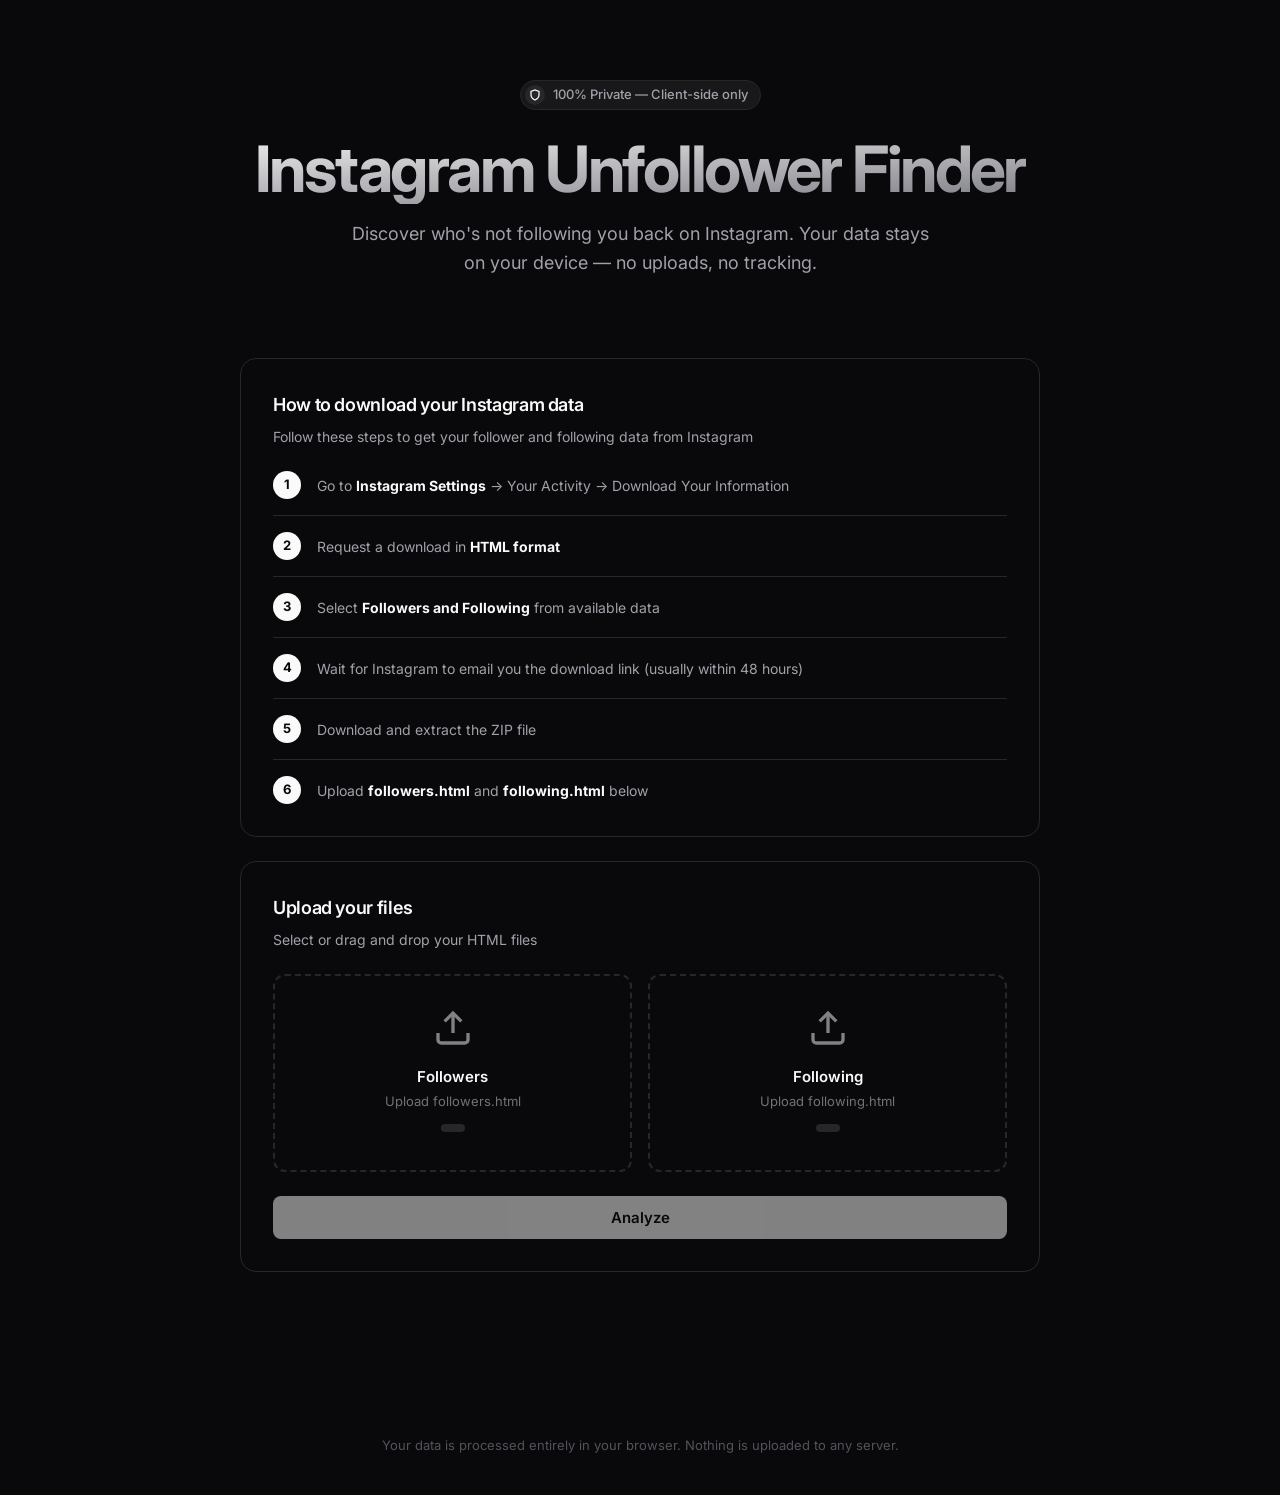
==== index.html @ 813c0dfc "add  README.md + vercel config" ====
<!DOCTYPE html>
<html lang="en">
<head>
    <meta charset="UTF-8">
    <meta name="viewport" content="width=device-width, initial-scale=1.0">
    <title>Instagram Unfollower Finder</title>
    <link rel="preconnect" href="https://fonts.googleapis.com">
    <link rel="preconnect" href="https://fonts.gstatic.com" crossorigin>
    <link href="https://fonts.googleapis.com/css2?family=Inter:wght@400;500;600;700&display=swap" rel="stylesheet">
    <style>
        * {
            margin: 0;
            padding: 0;
            box-sizing: border-box;
        }

        body {
            font-family: 'Inter', -apple-system, BlinkMacSystemFont, sans-serif;
            background: #09090b;
            color: #fafafa;
            line-height: 1.5;
            -webkit-font-smoothing: antialiased;
            min-height: 100vh;
        }

        .container {
            max-width: 1200px;
            margin: 0 auto;
            padding: 80px 24px;
        }

        /* Hero Section */
        .hero {
            text-align: center;
            margin-bottom: 80px;
        }

        .pill {
            display: inline-flex;
            align-items: center;
            gap: 8px;
            padding: 4px 12px 4px 4px;
            background: #18181b;
            border: 1px solid #27272a;
            border-radius: 100px;
            margin-bottom: 24px;
            font-size: 13px;
            color: #a1a1aa;
            font-weight: 500;
            transition: all 0.2s;
        }

        .pill:hover {
            border-color: #3f3f46;
        }

        .pill-icon {
            width: 20px;
            height: 20px;
            background: #27272a;
            border-radius: 50%;
            display: flex;
            align-items: center;
            justify-content: center;
            color: #fafafa;
        }

        h1 {
            font-size: clamp(36px, 6vw, 64px);
            font-weight: 700;
            letter-spacing: -0.04em;
            margin-bottom: 16px;
            line-height: 1.1;
        }

        .gradient-text {
            background: linear-gradient(to bottom right, #fafafa, #71717a);
            -webkit-background-clip: text;
            -webkit-text-fill-color: transparent;
            background-clip: text;
        }

        .subtitle {
            font-size: 18px;
            color: #a1a1aa;
            max-width: 600px;
            margin: 0 auto 40px;
            line-height: 1.6;
        }

        /* Main Content */
        .content {
            max-width: 800px;
            margin: 0 auto;
        }

        .section {
            background: #09090b;
            border: 1px solid #27272a;
            border-radius: 16px;
            padding: 32px;
            margin-bottom: 24px;
        }

        .section-header {
            margin-bottom: 24px;
        }

        .section-title {
            font-size: 18px;
            font-weight: 600;
            margin-bottom: 8px;
            letter-spacing: -0.02em;
        }

        .section-description {
            font-size: 14px;
            color: #a1a1aa;
        }

        /* Steps */
        .steps {
            list-style: none;
        }

        .step {
            display: flex;
            gap: 16px;
            margin-bottom: 16px;
            padding-bottom: 16px;
            border-bottom: 1px solid #27272a;
        }

        .step:last-child {
            border-bottom: none;
            margin-bottom: 0;
            padding-bottom: 0;
        }

        .step-number {
            flex-shrink: 0;
            width: 28px;
            height: 28px;
            background: #fafafa;
            color: #09090b;
            border-radius: 50%;
            display: flex;
            align-items: center;
            justify-content: center;
            font-size: 13px;
            font-weight: 700;
        }

        .step-content {
            flex: 1;
            padding-top: 4px;
        }

        .step-content p {
            font-size: 14px;
            color: #a1a1aa;
            line-height: 1.6;
        }

        .step-content strong {
            color: #fafafa;
        }

        /* Upload Grid */
        .upload-grid {
            display: grid;
            grid-template-columns: repeat(auto-fit, minmax(250px, 1fr));
            gap: 16px;
            margin-bottom: 24px;
        }

        .upload-item {
            position: relative;
            border: 2px dashed #27272a;
            border-radius: 12px;
            padding: 32px 20px;
            text-align: center;
            cursor: pointer;
            transition: all 0.2s;
            background: #09090b;
        }

        .upload-item:hover {
            border-color: #3f3f46;
            background: #18181b;
        }

        .upload-item.active {
            border-style: solid;
            border-color: #52525b;
            background: #18181b;
        }

        .upload-item input {
            position: absolute;
            inset: 0;
            opacity: 0;
            cursor: pointer;
        }

        .upload-icon {
            width: 40px;
            height: 40px;
            margin: 0 auto 12px;
            opacity: 0.5;
        }

        .upload-title {
            font-size: 15px;
            font-weight: 600;
            margin-bottom: 4px;
        }

        .upload-subtitle {
            font-size: 13px;
            color: #71717a;
        }

        .file-name {
            display: none;
            margin-top: 12px;
            font-size: 12px;
            color: #a1a1aa;
            padding: 4px 12px;
            background: #27272a;
            border-radius: 6px;
            display: inline-block;
        }

        .upload-item.active .upload-subtitle {
            display: none;
        }

        .upload-item.active .file-name {
            display: inline-block;
        }

        /* Button */
        .btn {
            width: 100%;
            padding: 12px 24px;
            background: #fafafa;
            color: #09090b;
            border: none;
            border-radius: 8px;
            font-size: 15px;
            font-weight: 600;
            font-family: inherit;
            cursor: pointer;
            transition: all 0.2s;
        }

        .btn:hover:not(:disabled) {
            background: #e4e4e7;
        }

        .btn:disabled {
            opacity: 0.5;
            cursor: not-allowed;
        }

        .btn-secondary {
            background: #18181b;
            color: #fafafa;
            border: 1px solid #27272a;
        }

        .btn-secondary:hover:not(:disabled) {
            background: #27272a;
        }

        /* Results */
        .results {
            display: none;
        }

        .results.show {
            display: block;
        }

        .results-header {
            display: flex;
            justify-content: space-between;
            align-items: center;
            margin-bottom: 24px;
            gap: 16px;
        }

        .results-title {
            font-size: 18px;
            font-weight: 600;
            letter-spacing: -0.02em;
        }

        /* Stats Grid */
        .stats {
            display: grid;
            grid-template-columns: repeat(auto-fit, minmax(200px, 1fr));
            gap: 16px;
            margin-bottom: 24px;
        }

        .stat {
            background: #18181b;
            border: 1px solid #27272a;
            border-radius: 12px;
            padding: 20px;
            text-align: center;
        }

        .stat-value {
            font-size: 32px;
            font-weight: 700;
            margin-bottom: 4px;
            letter-spacing: -0.02em;
        }

        .stat-label {
            font-size: 13px;
            color: #71717a;
            text-transform: uppercase;
            letter-spacing: 0.05em;
            font-weight: 500;
        }

        /* User List */
        .user-list {
            max-height: 500px;
            overflow-y: auto;
            padding-right: 8px;
        }

        .user-list::-webkit-scrollbar {
            width: 6px;
        }

        .user-list::-webkit-scrollbar-track {
            background: transparent;
        }

        .user-list::-webkit-scrollbar-thumb {
            background: #27272a;
            border-radius: 3px;
        }

        .user-list::-webkit-scrollbar-thumb:hover {
            background: #3f3f46;
        }

        .user-item {
            display: flex;
            align-items: center;
            gap: 12px;
            padding: 12px;
            background: #18181b;
            border: 1px solid #27272a;
            border-radius: 8px;
            margin-bottom: 8px;
            transition: all 0.2s;
        }

        .user-item:hover {
            border-color: #3f3f46;
            background: #27272a;
        }

        .avatar {
            width: 40px;
            height: 40px;
            background: linear-gradient(135deg, #3f3f46, #52525b);
            border-radius: 50%;
            display: flex;
            align-items: center;
            justify-content: center;
            font-weight: 600;
            font-size: 15px;
            flex-shrink: 0;
        }

        .user-info {
            flex: 1;
            min-width: 0;
        }

        .username {
            font-size: 14px;
            font-weight: 500;
            margin-bottom: 2px;
        }

        .profile-link {
            font-size: 13px;
            color: #71717a;
            text-decoration: none;
            transition: color 0.2s;
        }

        .profile-link:hover {
            color: #a1a1aa;
        }

        /* Empty State */
        .empty-state {
            text-align: center;
            padding: 60px 20px;
        }

        .empty-icon {
            width: 64px;
            height: 64px;
            background: #18181b;
            border-radius: 50%;
            display: flex;
            align-items: center;
            justify-content: center;
            margin: 0 auto 16px;
            font-size: 28px;
        }

        .empty-title {
            font-size: 16px;
            font-weight: 600;
            margin-bottom: 8px;
        }

        .empty-description {
            font-size: 14px;
            color: #71717a;
        }

        /* Footer */
        footer {
            text-align: center;
            padding: 60px 20px 40px;
            color: #52525b;
            font-size: 13px;
        }

        @media (max-width: 768px) {
            .container {
                padding: 40px 16px;
            }

            .hero {
                margin-bottom: 48px;
            }

            h1 {
                font-size: 36px;
            }

            .section {
                padding: 24px;
            }

            .upload-grid {
                grid-template-columns: 1fr;
            }

            .stats {
                grid-template-columns: 1fr;
            }

            .results-header {
                flex-direction: column;
                align-items: stretch;
            }
        }
    </style>
</head>
<body>
    <div class="container">
        <!-- Hero Section -->
        <div class="hero">
            <div class="pill">
                <div class="pill-icon">
                    <svg width="12" height="12" viewBox="0 0 24 24" fill="none" stroke="currentColor" stroke-width="2.5">
                        <path d="M12 22s8-4 8-10V5l-8-3-8 3v7c0 6 8 10 8 10z"/>
                    </svg>
                </div>
                100% Private — Client-side only
            </div>
            <h1 class="gradient-text">Instagram Unfollower Finder</h1>
            <p class="subtitle">Discover who's not following you back on Instagram. Your data stays on your device — no uploads, no tracking.</p>
        </div>

        <!-- Main Content -->
        <div class="content">
            <!-- Instructions Section -->
            <div class="section">
                <div class="section-header">
                    <h2 class="section-title">How to download your Instagram data</h2>
                    <p class="section-description">Follow these steps to get your follower and following data from Instagram</p>
                </div>

                <ol class="steps">
                    <li class="step">
                        <div class="step-number">1</div>
                        <div class="step-content">
                            <p>Go to <strong>Instagram Settings</strong> → Your Activity → Download Your Information</p>
                        </div>
                    </li>
                    <li class="step">
                        <div class="step-number">2</div>
                        <div class="step-content">
                            <p>Request a download in <strong>HTML format</strong></p>
                        </div>
                    </li>
                    <li class="step">
                        <div class="step-number">3</div>
                        <div class="step-content">
                            <p>Select <strong>Followers and Following</strong> from available data</p>
                        </div>
                    </li>
                    <li class="step">
                        <div class="step-number">4</div>
                        <div class="step-content">
                            <p>Wait for Instagram to email you the download link (usually within 48 hours)</p>
                        </div>
                    </li>
                    <li class="step">
                        <div class="step-number">5</div>
                        <div class="step-content">
                            <p>Download and extract the ZIP file</p>
                        </div>
                    </li>
                    <li class="step">
                        <div class="step-number">6</div>
                        <div class="step-content">
                            <p>Upload <strong>followers.html</strong> and <strong>following.html</strong> below</p>
                        </div>
                    </li>
                </ol>
            </div>

            <!-- Upload Section -->
            <div class="section">
                <div class="section-header">
                    <h2 class="section-title">Upload your files</h2>
                    <p class="section-description">Select or drag and drop your HTML files</p>
                </div>

                <div class="upload-grid">
                    <div class="upload-item" id="followersBox">
                        <input type="file" id="followersFile" accept=".html">
                        <svg class="upload-icon" viewBox="0 0 24 24" fill="none" stroke="currentColor" stroke-width="2">
                            <path d="M21 15v4a2 2 0 0 1-2 2H5a2 2 0 0 1-2-2v-4"/>
                            <polyline points="17 8 12 3 7 8"/>
                            <line x1="12" y1="3" x2="12" y2="15"/>
                        </svg>
                        <div class="upload-title">Followers</div>
                        <div class="upload-subtitle">Upload followers.html</div>
                        <span class="file-name" id="followersName"></span>
                    </div>

                    <div class="upload-item" id="followingBox">
                        <input type="file" id="followingFile" accept=".html">
                        <svg class="upload-icon" viewBox="0 0 24 24" fill="none" stroke="currentColor" stroke-width="2">
                            <path d="M21 15v4a2 2 0 0 1-2 2H5a2 2 0 0 1-2-2v-4"/>
                            <polyline points="17 8 12 3 7 8"/>
                            <line x1="12" y1="3" x2="12" y2="15"/>
                        </svg>
                        <div class="upload-title">Following</div>
                        <div class="upload-subtitle">Upload following.html</div>
                        <span class="file-name" id="followingName"></span>
                    </div>
                </div>

                <button class="btn" id="analyzeBtn" disabled>Analyze</button>
            </div>

            <!-- Results Section -->
            <div class="results" id="results">
                <div class="section">
                    <div class="results-header">
                        <h2 class="results-title">Results</h2>
                        <button class="btn-secondary btn" id="exportBtn" style="width: auto; padding: 10px 20px;">Export CSV</button>
                    </div>

                    <div class="stats">
                        <div class="stat">
                            <div class="stat-value" id="totalFollowing">0</div>
                            <div class="stat-label">Following</div>
                        </div>
                        <div class="stat">
                            <div class="stat-value" id="totalFollowers">0</div>
                            <div class="stat-label">Followers</div>
                        </div>
                        <div class="stat">
                            <div class="stat-value" id="notFollowingBack">0</div>
                            <div class="stat-label">Not Following Back</div>
                        </div>
                    </div>

                    <div id="userListContainer"></div>
                </div>
            </div>
        </div>
    </div>

    <footer>
        Your data is processed entirely in your browser. Nothing is uploaded to any server.
    </footer>

    <script>
        let followersData = null;
        let followingData = null;

        const followersFileInput = document.getElementById('followersFile');
        const followingFileInput = document.getElementById('followingFile');
        const followersBox = document.getElementById('followersBox');
        const followingBox = document.getElementById('followingBox');
        const analyzeBtn = document.getElementById('analyzeBtn');
        const results = document.getElementById('results');
        const exportBtn = document.getElementById('exportBtn');

        function parseInstagramHTML(htmlContent) {
            const parser = new DOMParser();
            const doc = parser.parseFromString(htmlContent, 'text/html');
            const users = [];
            
            const links = doc.querySelectorAll('a[href*="instagram.com"]');
            
            links.forEach(link => {
                const username = link.textContent.trim();
                const href = link.getAttribute('href');
                
                if (username && href && !users.some(u => u.username === username)) {
                    users.push({
                        username: username,
                        url: href
                    });
                }
            });

            return users;
        }

        followersFileInput.addEventListener('change', async (e) => {
            const file = e.target.files[0];
            if (file) {
                const text = await file.text();
                followersData = parseInstagramHTML(text);
                document.getElementById('followersName').textContent = file.name;
                followersBox.classList.add('active');
                checkAnalyzeButton();
            }
        });

        followingFileInput.addEventListener('change', async (e) => {
            const file = e.target.files[0];
            if (file) {
                const text = await file.text();
                followingData = parseInstagramHTML(text);
                document.getElementById('followingName').textContent = file.name;
                followingBox.classList.add('active');
                checkAnalyzeButton();
            }
        });

        function checkAnalyzeButton() {
            if (followersData && followingData) {
                analyzeBtn.disabled = false;
            }
        }

        analyzeBtn.addEventListener('click', () => {
            const followerUsernames = new Set(followersData.map(u => u.username.toLowerCase()));
            const notFollowingBack = followingData.filter(
                user => !followerUsernames.has(user.username.toLowerCase())
            );

            displayResults(notFollowingBack);
            
            document.getElementById('totalFollowing').textContent = followingData.length;
            document.getElementById('totalFollowers').textContent = followersData.length;
            document.getElementById('notFollowingBack').textContent = notFollowingBack.length;

            results.classList.add('show');
            setTimeout(() => {
                results.scrollIntoView({ behavior: 'smooth', block: 'start' });
            }, 100);
        });

        function displayResults(users) {
            const container = document.getElementById('userListContainer');
            
            if (users.length === 0) {
                container.innerHTML = `
                    <div class="empty-state">
                        <div class="empty-icon">✓</div>
                        <div class="empty-title">Everyone follows you back!</div>
                        <div class="empty-description">All accounts you follow are following you back.</div>
                    </div>
                `;
                return;
            }

            const userList = document.createElement('div');
            userList.className = 'user-list';

            users.forEach(user => {
                const userItem = document.createElement('div');
                userItem.className = 'user-item';
                
                const initial = user.username.charAt(0).toUpperCase();
                
                userItem.innerHTML = `
                    <div class="avatar">${initial}</div>
                    <div class="user-info">
                        <div class="username">${user.username}</div>
                        <a href="${user.url}" target="_blank" class="profile-link">View profile</a>
                    </div>
                `;
                
                userList.appendChild(userItem);
            });

            container.innerHTML = '';
            container.appendChild(userList);
        }

        exportBtn.addEventListener('click', () => {
            const followerUsernames = new Set(followersData.map(u => u.username.toLowerCase()));
            const notFollowingBack = followingData.filter(
                user => !followerUsernames.has(user.username.toLowerCase())
            );

            let csv = 'Username,Profile URL\n';
            notFollowingBack.forEach(user => {
                csv += `${user.username},${user.url}\n`;
            });

            const blob = new Blob([csv], { type: 'text/csv' });
            const url = window.URL.createObjectURL(blob);
            const a = document.createElement('a');
            a.href = url;
            a.download = 'instagram_unfollowers.csv';
            a.click();
            window.URL.revokeObjectURL(url);
        });

        // Drag and drop
        [followersBox, followingBox].forEach(box => {
            const input = box.querySelector('input[type="file"]');

            box.addEventListener('dragover', (e) => {
                e.preventDefault();
                box.style.borderColor = '#52525b';
                box.style.background = '#18181b';
            });

            box.addEventListener('dragleave', () => {
                if (!box.classList.contains('active')) {
                    box.style.borderColor = '';
                    box.style.background = '';
                }
            });

            box.addEventListener('drop', (e) => {
                e.preventDefault();
                const files = e.dataTransfer.files;
                if (files.length > 0) {
                    input.files = files;
                    input.dispatchEvent(new Event('change'));
                }
            });
        });
    </script>
</body>
</html>
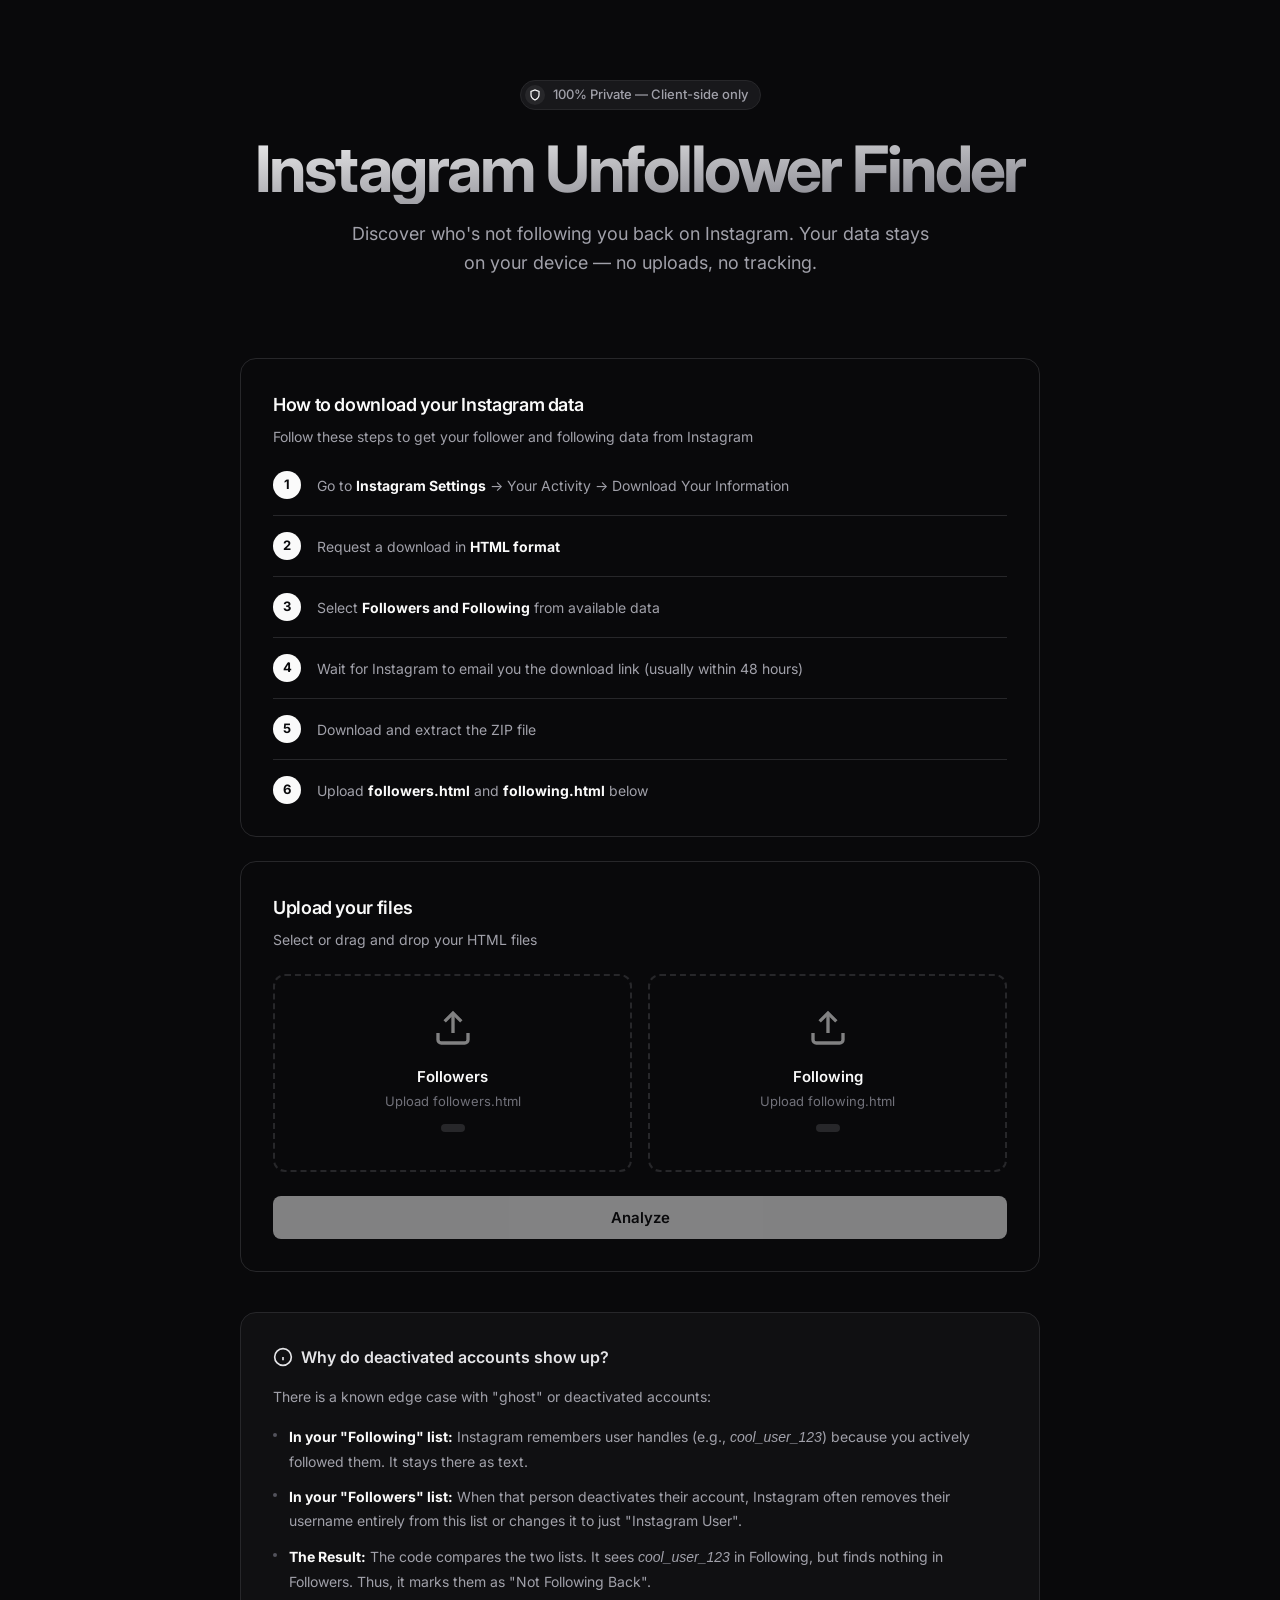
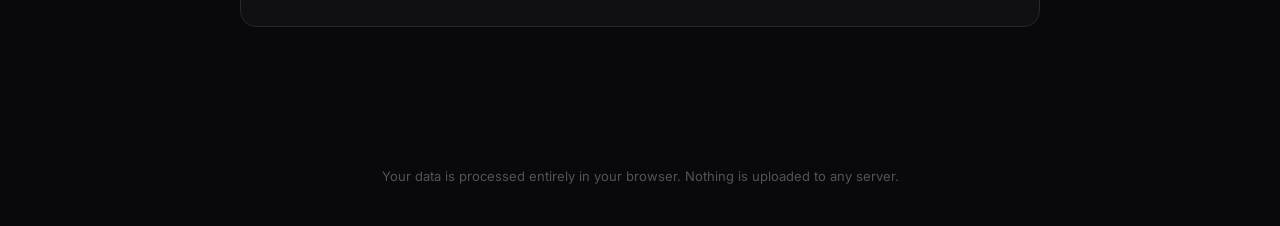
==== commit 0b643bc8: "acknowledge ghost:accounts" ====
--- a/index.html
+++ b/index.html
@@ -1,5 +1,6 @@
 <!DOCTYPE html>
 <html lang="en">
+
 <head>
     <meta charset="UTF-8">
     <meta name="viewport" content="width=device-width, initial-scale=1.0">
@@ -7,486 +8,26 @@
     <link rel="preconnect" href="https://fonts.googleapis.com">
     <link rel="preconnect" href="https://fonts.gstatic.com" crossorigin>
     <link href="https://fonts.googleapis.com/css2?family=Inter:wght@400;500;600;700&display=swap" rel="stylesheet">
-    <style>
-        * {
-            margin: 0;
-            padding: 0;
-            box-sizing: border-box;
-        }
+    <link rel="stylesheet" href="style.css">
+    <script src="script.js" defer></script>
+</head>
 
-        body {
-            font-family: 'Inter', -apple-system, BlinkMacSystemFont, sans-serif;
-            background: #09090b;
-            color: #fafafa;
-            line-height: 1.5;
-            -webkit-font-smoothing: antialiased;
-            min-height: 100vh;
-        }
-
-        .container {
-            max-width: 1200px;
-            margin: 0 auto;
-            padding: 80px 24px;
-        }
-
-        /* Hero Section */
-        .hero {
-            text-align: center;
-            margin-bottom: 80px;
-        }
-
-        .pill {
-            display: inline-flex;
-            align-items: center;
-            gap: 8px;
-            padding: 4px 12px 4px 4px;
-            background: #18181b;
-            border: 1px solid #27272a;
-            border-radius: 100px;
-            margin-bottom: 24px;
-            font-size: 13px;
-            color: #a1a1aa;
-            font-weight: 500;
-            transition: all 0.2s;
-        }
-
-        .pill:hover {
-            border-color: #3f3f46;
-        }
-
-        .pill-icon {
-            width: 20px;
-            height: 20px;
-            background: #27272a;
-            border-radius: 50%;
-            display: flex;
-            align-items: center;
-            justify-content: center;
-            color: #fafafa;
-        }
-
-        h1 {
-            font-size: clamp(36px, 6vw, 64px);
-            font-weight: 700;
-            letter-spacing: -0.04em;
-            margin-bottom: 16px;
-            line-height: 1.1;
-        }
-
-        .gradient-text {
-            background: linear-gradient(to bottom right, #fafafa, #71717a);
-            -webkit-background-clip: text;
-            -webkit-text-fill-color: transparent;
-            background-clip: text;
-        }
-
-        .subtitle {
-            font-size: 18px;
-            color: #a1a1aa;
-            max-width: 600px;
-            margin: 0 auto 40px;
-            line-height: 1.6;
-        }
-
-        /* Main Content */
-        .content {
-            max-width: 800px;
-            margin: 0 auto;
-        }
-
-        .section {
-            background: #09090b;
-            border: 1px solid #27272a;
-            border-radius: 16px;
-            padding: 32px;
-            margin-bottom: 24px;
-        }
-
-        .section-header {
-            margin-bottom: 24px;
-        }
-
-        .section-title {
-            font-size: 18px;
-            font-weight: 600;
-            margin-bottom: 8px;
-            letter-spacing: -0.02em;
-        }
-
-        .section-description {
-            font-size: 14px;
-            color: #a1a1aa;
-        }
-
-        /* Steps */
-        .steps {
-            list-style: none;
-        }
-
-        .step {
-            display: flex;
-            gap: 16px;
-            margin-bottom: 16px;
-            padding-bottom: 16px;
-            border-bottom: 1px solid #27272a;
-        }
-
-        .step:last-child {
-            border-bottom: none;
-            margin-bottom: 0;
-            padding-bottom: 0;
-        }
-
-        .step-number {
-            flex-shrink: 0;
-            width: 28px;
-            height: 28px;
-            background: #fafafa;
-            color: #09090b;
-            border-radius: 50%;
-            display: flex;
-            align-items: center;
-            justify-content: center;
-            font-size: 13px;
-            font-weight: 700;
-        }
-
-        .step-content {
-            flex: 1;
-            padding-top: 4px;
-        }
-
-        .step-content p {
-            font-size: 14px;
-            color: #a1a1aa;
-            line-height: 1.6;
-        }
-
-        .step-content strong {
-            color: #fafafa;
-        }
-
-        /* Upload Grid */
-        .upload-grid {
-            display: grid;
-            grid-template-columns: repeat(auto-fit, minmax(250px, 1fr));
-            gap: 16px;
-            margin-bottom: 24px;
-        }
-
-        .upload-item {
-            position: relative;
-            border: 2px dashed #27272a;
-            border-radius: 12px;
-            padding: 32px 20px;
-            text-align: center;
-            cursor: pointer;
-            transition: all 0.2s;
-            background: #09090b;
-        }
-
-        .upload-item:hover {
-            border-color: #3f3f46;
-            background: #18181b;
-        }
-
-        .upload-item.active {
-            border-style: solid;
-            border-color: #52525b;
-            background: #18181b;
-        }
-
-        .upload-item input {
-            position: absolute;
-            inset: 0;
-            opacity: 0;
-            cursor: pointer;
-        }
-
-        .upload-icon {
-            width: 40px;
-            height: 40px;
-            margin: 0 auto 12px;
-            opacity: 0.5;
-        }
-
-        .upload-title {
-            font-size: 15px;
-            font-weight: 600;
-            margin-bottom: 4px;
-        }
-
-        .upload-subtitle {
-            font-size: 13px;
-            color: #71717a;
-        }
-
-        .file-name {
-            display: none;
-            margin-top: 12px;
-            font-size: 12px;
-            color: #a1a1aa;
-            padding: 4px 12px;
-            background: #27272a;
-            border-radius: 6px;
-            display: inline-block;
-        }
-
-        .upload-item.active .upload-subtitle {
-            display: none;
-        }
-
-        .upload-item.active .file-name {
-            display: inline-block;
-        }
-
-        /* Button */
-        .btn {
-            width: 100%;
-            padding: 12px 24px;
-            background: #fafafa;
-            color: #09090b;
-            border: none;
-            border-radius: 8px;
-            font-size: 15px;
-            font-weight: 600;
-            font-family: inherit;
-            cursor: pointer;
-            transition: all 0.2s;
-        }
-
-        .btn:hover:not(:disabled) {
-            background: #e4e4e7;
-        }
-
-        .btn:disabled {
-            opacity: 0.5;
-            cursor: not-allowed;
-        }
-
-        .btn-secondary {
-            background: #18181b;
-            color: #fafafa;
-            border: 1px solid #27272a;
-        }
-
-        .btn-secondary:hover:not(:disabled) {
-            background: #27272a;
-        }
-
-        /* Results */
-        .results {
-            display: none;
-        }
-
-        .results.show {
-            display: block;
-        }
-
-        .results-header {
-            display: flex;
-            justify-content: space-between;
-            align-items: center;
-            margin-bottom: 24px;
-            gap: 16px;
-        }
-
-        .results-title {
-            font-size: 18px;
-            font-weight: 600;
-            letter-spacing: -0.02em;
-        }
-
-        /* Stats Grid */
-        .stats {
-            display: grid;
-            grid-template-columns: repeat(auto-fit, minmax(200px, 1fr));
-            gap: 16px;
-            margin-bottom: 24px;
-        }
-
-        .stat {
-            background: #18181b;
-            border: 1px solid #27272a;
-            border-radius: 12px;
-            padding: 20px;
-            text-align: center;
-        }
-
-        .stat-value {
-            font-size: 32px;
-            font-weight: 700;
-            margin-bottom: 4px;
-            letter-spacing: -0.02em;
-        }
-
-        .stat-label {
-            font-size: 13px;
-            color: #71717a;
-            text-transform: uppercase;
-            letter-spacing: 0.05em;
-            font-weight: 500;
-        }
-
-        /* User List */
-        .user-list {
-            max-height: 500px;
-            overflow-y: auto;
-            padding-right: 8px;
-        }
-
-        .user-list::-webkit-scrollbar {
-            width: 6px;
-        }
-
-        .user-list::-webkit-scrollbar-track {
-            background: transparent;
-        }
-
-        .user-list::-webkit-scrollbar-thumb {
-            background: #27272a;
-            border-radius: 3px;
-        }
-
-        .user-list::-webkit-scrollbar-thumb:hover {
-            background: #3f3f46;
-        }
-
-        .user-item {
-            display: flex;
-            align-items: center;
-            gap: 12px;
-            padding: 12px;
-            background: #18181b;
-            border: 1px solid #27272a;
-            border-radius: 8px;
-            margin-bottom: 8px;
-            transition: all 0.2s;
-        }
-
-        .user-item:hover {
-            border-color: #3f3f46;
-            background: #27272a;
-        }
-
-        .avatar {
-            width: 40px;
-            height: 40px;
-            background: linear-gradient(135deg, #3f3f46, #52525b);
-            border-radius: 50%;
-            display: flex;
-            align-items: center;
-            justify-content: center;
-            font-weight: 600;
-            font-size: 15px;
-            flex-shrink: 0;
-        }
-
-        .user-info {
-            flex: 1;
-            min-width: 0;
-        }
-
-        .username {
-            font-size: 14px;
-            font-weight: 500;
-            margin-bottom: 2px;
-        }
-
-        .profile-link {
-            font-size: 13px;
-            color: #71717a;
-            text-decoration: none;
-            transition: color 0.2s;
-        }
-
-        .profile-link:hover {
-            color: #a1a1aa;
-        }
-
-        /* Empty State */
-        .empty-state {
-            text-align: center;
-            padding: 60px 20px;
-        }
-
-        .empty-icon {
-            width: 64px;
-            height: 64px;
-            background: #18181b;
-            border-radius: 50%;
-            display: flex;
-            align-items: center;
-            justify-content: center;
-            margin: 0 auto 16px;
-            font-size: 28px;
-        }
-
-        .empty-title {
-            font-size: 16px;
-            font-weight: 600;
-            margin-bottom: 8px;
-        }
-
-        .empty-description {
-            font-size: 14px;
-            color: #71717a;
-        }
-
-        /* Footer */
-        footer {
-            text-align: center;
-            padding: 60px 20px 40px;
-            color: #52525b;
-            font-size: 13px;
-        }
-
-        @media (max-width: 768px) {
-            .container {
-                padding: 40px 16px;
-            }
-
-            .hero {
-                margin-bottom: 48px;
-            }
-
-            h1 {
-                font-size: 36px;
-            }
-
-            .section {
-                padding: 24px;
-            }
-
-            .upload-grid {
-                grid-template-columns: 1fr;
-            }
-
-            .stats {
-                grid-template-columns: 1fr;
-            }
-
-            .results-header {
-                flex-direction: column;
-                align-items: stretch;
-            }
-        }
-    </style>
-</head>
 <body>
     <div class="container">
         <!-- Hero Section -->
         <div class="hero">
             <div class="pill">
                 <div class="pill-icon">
-                    <svg width="12" height="12" viewBox="0 0 24 24" fill="none" stroke="currentColor" stroke-width="2.5">
-                        <path d="M12 22s8-4 8-10V5l-8-3-8 3v7c0 6 8 10 8 10z"/>
+                    <svg width="12" height="12" viewBox="0 0 24 24" fill="none" stroke="currentColor"
+                        stroke-width="2.5">
+                        <path d="M12 22s8-4 8-10V5l-8-3-8 3v7c0 6 8 10 8 10z" />
                     </svg>
                 </div>
                 100% Private — Client-side only
             </div>
             <h1 class="gradient-text">Instagram Unfollower Finder</h1>
-            <p class="subtitle">Discover who's not following you back on Instagram. Your data stays on your device — no uploads, no tracking.</p>
+            <p class="subtitle">Discover who's not following you back on Instagram. Your data stays on your device — no
+                uploads, no tracking.</p>
         </div>
 
         <!-- Main Content -->
@@ -495,7 +36,8 @@
             <div class="section">
                 <div class="section-header">
                     <h2 class="section-title">How to download your Instagram data</h2>
-                    <p class="section-description">Follow these steps to get your follower and following data from Instagram</p>
+                    <p class="section-description">Follow these steps to get your follower and following data from
+                        Instagram</p>
                 </div>
 
                 <ol class="steps">
@@ -549,9 +91,9 @@
                     <div class="upload-item" id="followersBox">
                         <input type="file" id="followersFile" accept=".html">
                         <svg class="upload-icon" viewBox="0 0 24 24" fill="none" stroke="currentColor" stroke-width="2">
-                            <path d="M21 15v4a2 2 0 0 1-2 2H5a2 2 0 0 1-2-2v-4"/>
-                            <polyline points="17 8 12 3 7 8"/>
-                            <line x1="12" y1="3" x2="12" y2="15"/>
+                            <path d="M21 15v4a2 2 0 0 1-2 2H5a2 2 0 0 1-2-2v-4" />
+                            <polyline points="17 8 12 3 7 8" />
+                            <line x1="12" y1="3" x2="12" y2="15" />
                         </svg>
                         <div class="upload-title">Followers</div>
                         <div class="upload-subtitle">Upload followers.html</div>
@@ -561,9 +103,9 @@
                     <div class="upload-item" id="followingBox">
                         <input type="file" id="followingFile" accept=".html">
                         <svg class="upload-icon" viewBox="0 0 24 24" fill="none" stroke="currentColor" stroke-width="2">
-                            <path d="M21 15v4a2 2 0 0 1-2 2H5a2 2 0 0 1-2-2v-4"/>
-                            <polyline points="17 8 12 3 7 8"/>
-                            <line x1="12" y1="3" x2="12" y2="15"/>
+                            <path d="M21 15v4a2 2 0 0 1-2 2H5a2 2 0 0 1-2-2v-4" />
+                            <polyline points="17 8 12 3 7 8" />
+                            <line x1="12" y1="3" x2="12" y2="15" />
                         </svg>
                         <div class="upload-title">Following</div>
                         <div class="upload-subtitle">Upload following.html</div>
@@ -579,25 +121,55 @@
                 <div class="section">
                     <div class="results-header">
                         <h2 class="results-title">Results</h2>
-                        <button class="btn-secondary btn" id="exportBtn" style="width: auto; padding: 10px 20px;">Export CSV</button>
+                        <button class="btn-secondary btn" id="exportBtn" style="width: auto; padding: 10px 20px;">Export
+                            CSV</button>
                     </div>
 
                     <div class="stats">
-                        <div class="stat">
+                        <div class="stat" id="statFollowing">
                             <div class="stat-value" id="totalFollowing">0</div>
                             <div class="stat-label">Following</div>
                         </div>
-                        <div class="stat">
+                        <div class="stat" id="statFollowers">
                             <div class="stat-value" id="totalFollowers">0</div>
                             <div class="stat-label">Followers</div>
                         </div>
-                        <div class="stat">
+                        <div class="stat" id="statNotFollowingBack">
                             <div class="stat-value" id="notFollowingBack">0</div>
                             <div class="stat-label">Not Following Back</div>
                         </div>
                     </div>
 
-                    <div id="userListContainer"></div>
+                    <div id="userListContainer">
+                        <ul id="user-list" class="user-list"></ul>
+                    </div>
+                </div>
+            </div>
+
+
+            <div class="info-section">
+                <h3 class="info-title">
+                    <svg width="20" height="20" viewBox="0 0 24 24" fill="none" stroke="currentColor" stroke-width="2">
+                        <circle cx="12" cy="12" r="10"></circle>
+                        <line x1="12" y1="16" x2="12" y2="12"></line>
+                        <line x1="12" y1="8" x2="12.01" y2="8"></line>
+                    </svg>
+                    Why do deactivated accounts show up?
+                </h3>
+                <div class="info-content">
+                    <p>There is a known edge case with "ghost" or deactivated accounts:</p>
+                    <ul class="info-list">
+                        <li><strong>In your "Following" list:</strong> Instagram remembers user handles (e.g.,
+                            <em>cool_user_123</em>) because you actively followed them. It stays there as text.
+                        </li>
+                        <li><strong>In your "Followers" list:</strong> When that person deactivates their account,
+                            Instagram
+                            often removes their username entirely from this list or changes it to just "Instagram User".
+                        </li>
+                        <li><strong>The Result:</strong> The code compares the two lists. It sees <em>cool_user_123</em>
+                            in
+                            Following, but finds nothing in Followers. Thus, it marks them as "Not Following Back".</li>
+                    </ul>
                 </div>
             </div>
         </div>
@@ -606,171 +178,6 @@
     <footer>
         Your data is processed entirely in your browser. Nothing is uploaded to any server.
     </footer>
+</body>
 
-    <script>
-        let followersData = null;
-        let followingData = null;
-
-        const followersFileInput = document.getElementById('followersFile');
-        const followingFileInput = document.getElementById('followingFile');
-        const followersBox = document.getElementById('followersBox');
-        const followingBox = document.getElementById('followingBox');
-        const analyzeBtn = document.getElementById('analyzeBtn');
-        const results = document.getElementById('results');
-        const exportBtn = document.getElementById('exportBtn');
-
-        function parseInstagramHTML(htmlContent) {
-            const parser = new DOMParser();
-            const doc = parser.parseFromString(htmlContent, 'text/html');
-            const users = [];
-            
-            const links = doc.querySelectorAll('a[href*="instagram.com"]');
-            
-            links.forEach(link => {
-                const username = link.textContent.trim();
-                const href = link.getAttribute('href');
-                
-                if (username && href && !users.some(u => u.username === username)) {
-                    users.push({
-                        username: username,
-                        url: href
-                    });
-                }
-            });
-
-            return users;
-        }
-
-        followersFileInput.addEventListener('change', async (e) => {
-            const file = e.target.files[0];
-            if (file) {
-                const text = await file.text();
-                followersData = parseInstagramHTML(text);
-                document.getElementById('followersName').textContent = file.name;
-                followersBox.classList.add('active');
-                checkAnalyzeButton();
-            }
-        });
-
-        followingFileInput.addEventListener('change', async (e) => {
-            const file = e.target.files[0];
-            if (file) {
-                const text = await file.text();
-                followingData = parseInstagramHTML(text);
-                document.getElementById('followingName').textContent = file.name;
-                followingBox.classList.add('active');
-                checkAnalyzeButton();
-            }
-        });
-
-        function checkAnalyzeButton() {
-            if (followersData && followingData) {
-                analyzeBtn.disabled = false;
-            }
-        }
-
-        analyzeBtn.addEventListener('click', () => {
-            const followerUsernames = new Set(followersData.map(u => u.username.toLowerCase()));
-            const notFollowingBack = followingData.filter(
-                user => !followerUsernames.has(user.username.toLowerCase())
-            );
-
-            displayResults(notFollowingBack);
-            
-            document.getElementById('totalFollowing').textContent = followingData.length;
-            document.getElementById('totalFollowers').textContent = followersData.length;
-            document.getElementById('notFollowingBack').textContent = notFollowingBack.length;
-
-            results.classList.add('show');
-            setTimeout(() => {
-                results.scrollIntoView({ behavior: 'smooth', block: 'start' });
-            }, 100);
-        });
-
-        function displayResults(users) {
-            const container = document.getElementById('userListContainer');
-            
-            if (users.length === 0) {
-                container.innerHTML = `
-                    <div class="empty-state">
-                        <div class="empty-icon">✓</div>
-                        <div class="empty-title">Everyone follows you back!</div>
-                        <div class="empty-description">All accounts you follow are following you back.</div>
-                    </div>
-                `;
-                return;
-            }
-
-            const userList = document.createElement('div');
-            userList.className = 'user-list';
-
-            users.forEach(user => {
-                const userItem = document.createElement('div');
-                userItem.className = 'user-item';
-                
-                const initial = user.username.charAt(0).toUpperCase();
-                
-                userItem.innerHTML = `
-                    <div class="avatar">${initial}</div>
-                    <div class="user-info">
-                        <div class="username">${user.username}</div>
-                        <a href="${user.url}" target="_blank" class="profile-link">View profile</a>
-                    </div>
-                `;
-                
-                userList.appendChild(userItem);
-            });
-
-            container.innerHTML = '';
-            container.appendChild(userList);
-        }
-
-        exportBtn.addEventListener('click', () => {
-            const followerUsernames = new Set(followersData.map(u => u.username.toLowerCase()));
-            const notFollowingBack = followingData.filter(
-                user => !followerUsernames.has(user.username.toLowerCase())
-            );
-
-            let csv = 'Username,Profile URL\n';
-            notFollowingBack.forEach(user => {
-                csv += `${user.username},${user.url}\n`;
-            });
-
-            const blob = new Blob([csv], { type: 'text/csv' });
-            const url = window.URL.createObjectURL(blob);
-            const a = document.createElement('a');
-            a.href = url;
-            a.download = 'instagram_unfollowers.csv';
-            a.click();
-            window.URL.revokeObjectURL(url);
-        });
-
-        // Drag and drop
-        [followersBox, followingBox].forEach(box => {
-            const input = box.querySelector('input[type="file"]');
-
-            box.addEventListener('dragover', (e) => {
-                e.preventDefault();
-                box.style.borderColor = '#52525b';
-                box.style.background = '#18181b';
-            });
-
-            box.addEventListener('dragleave', () => {
-                if (!box.classList.contains('active')) {
-                    box.style.borderColor = '';
-                    box.style.background = '';
-                }
-            });
-
-            box.addEventListener('drop', (e) => {
-                e.preventDefault();
-                const files = e.dataTransfer.files;
-                if (files.length > 0) {
-                    input.files = files;
-                    input.dispatchEvent(new Event('change'));
-                }
-            });
-        });
-    </script>
-</body>
 </html>
--- a/style.css
+++ b/style.css
@@ -0,0 +1,528 @@
+* {
+    margin: 0;
+    padding: 0;
+    box-sizing: border-box;
+}
+
+body {
+    font-family: 'Inter', -apple-system, BlinkMacSystemFont, sans-serif;
+    background: #09090b;
+    color: #fafafa;
+    line-height: 1.5;
+    -webkit-font-smoothing: antialiased;
+    min-height: 100vh;
+}
+
+.container {
+    max-width: 1200px;
+    margin: 0 auto;
+    padding: 80px 24px;
+}
+
+/* Hero Section */
+.hero {
+    text-align: center;
+    margin-bottom: 80px;
+}
+
+.pill {
+    display: inline-flex;
+    align-items: center;
+    gap: 8px;
+    padding: 4px 12px 4px 4px;
+    background: #18181b;
+    border: 1px solid #27272a;
+    border-radius: 100px;
+    margin-bottom: 24px;
+    font-size: 13px;
+    color: #a1a1aa;
+    font-weight: 500;
+    transition: all 0.2s;
+}
+
+.pill:hover {
+    border-color: #3f3f46;
+}
+
+.pill-icon {
+    width: 20px;
+    height: 20px;
+    background: #27272a;
+    border-radius: 50%;
+    display: flex;
+    align-items: center;
+    justify-content: center;
+    color: #fafafa;
+}
+
+h1 {
+    font-size: clamp(36px, 6vw, 64px);
+    font-weight: 700;
+    letter-spacing: -0.04em;
+    margin-bottom: 16px;
+    line-height: 1.1;
+}
+
+.gradient-text {
+    background: linear-gradient(to bottom right, #fafafa, #71717a);
+    -webkit-background-clip: text;
+    -webkit-text-fill-color: transparent;
+    background-clip: text;
+}
+
+.subtitle {
+    font-size: 18px;
+    color: #a1a1aa;
+    max-width: 600px;
+    margin: 0 auto 40px;
+    line-height: 1.6;
+}
+
+/* Main Content */
+.content {
+    max-width: 800px;
+    margin: 0 auto;
+}
+
+.section {
+    background: #09090b;
+    border: 1px solid #27272a;
+    border-radius: 16px;
+    padding: 32px;
+    margin-bottom: 24px;
+}
+
+.section-header {
+    margin-bottom: 24px;
+}
+
+.section-title {
+    font-size: 18px;
+    font-weight: 600;
+    margin-bottom: 8px;
+    letter-spacing: -0.02em;
+}
+
+.section-description {
+    font-size: 14px;
+    color: #a1a1aa;
+}
+
+/* Steps */
+.steps {
+    list-style: none;
+}
+
+.step {
+    display: flex;
+    gap: 16px;
+    margin-bottom: 16px;
+    padding-bottom: 16px;
+    border-bottom: 1px solid #27272a;
+}
+
+.step:last-child {
+    border-bottom: none;
+    margin-bottom: 0;
+    padding-bottom: 0;
+}
+
+.step-number {
+    flex-shrink: 0;
+    width: 28px;
+    height: 28px;
+    background: #fafafa;
+    color: #09090b;
+    border-radius: 50%;
+    display: flex;
+    align-items: center;
+    justify-content: center;
+    font-size: 13px;
+    font-weight: 700;
+}
+
+.step-content {
+    flex: 1;
+    padding-top: 4px;
+}
+
+.step-content p {
+    font-size: 14px;
+    color: #a1a1aa;
+    line-height: 1.6;
+}
+
+.step-content strong {
+    color: #fafafa;
+}
+
+/* Upload Grid */
+.upload-grid {
+    display: grid;
+    grid-template-columns: repeat(auto-fit, minmax(250px, 1fr));
+    gap: 16px;
+    margin-bottom: 24px;
+}
+
+.upload-item {
+    position: relative;
+    border: 2px dashed #27272a;
+    border-radius: 12px;
+    padding: 32px 20px;
+    text-align: center;
+    cursor: pointer;
+    transition: all 0.2s;
+    background: #09090b;
+}
+
+.upload-item:hover {
+    border-color: #3f3f46;
+    background: #18181b;
+}
+
+.upload-item.active {
+    border-style: solid;
+    border-color: #52525b;
+    background: #18181b;
+}
+
+.upload-item input {
+    position: absolute;
+    inset: 0;
+    opacity: 0;
+    cursor: pointer;
+}
+
+.upload-icon {
+    width: 40px;
+    height: 40px;
+    margin: 0 auto 12px;
+    opacity: 0.5;
+}
+
+.upload-title {
+    font-size: 15px;
+    font-weight: 600;
+    margin-bottom: 4px;
+}
+
+.upload-subtitle {
+    font-size: 13px;
+    color: #71717a;
+}
+
+.file-name {
+    display: none;
+    margin-top: 12px;
+    font-size: 12px;
+    color: #a1a1aa;
+    padding: 4px 12px;
+    background: #27272a;
+    border-radius: 6px;
+    display: inline-block;
+}
+
+.upload-item.active .upload-subtitle {
+    display: none;
+}
+
+.upload-item.active .file-name {
+    display: inline-block;
+}
+
+/* Button */
+.btn {
+    width: 100%;
+    padding: 12px 24px;
+    background: #fafafa;
+    color: #09090b;
+    border: none;
+    border-radius: 8px;
+    font-size: 15px;
+    font-weight: 600;
+    font-family: inherit;
+    cursor: pointer;
+    transition: all 0.2s;
+}
+
+.btn:hover:not(:disabled) {
+    background: #e4e4e7;
+}
+
+.btn:disabled {
+    opacity: 0.5;
+    cursor: not-allowed;
+}
+
+.btn-secondary {
+    background: #18181b;
+    color: #fafafa;
+    border: 1px solid #27272a;
+}
+
+.btn-secondary:hover:not(:disabled) {
+    background: #27272a;
+}
+
+/* Results */
+.results {
+    display: none;
+}
+
+.results.show {
+    display: block;
+}
+
+.results-header {
+    display: flex;
+    justify-content: space-between;
+    align-items: center;
+    margin-bottom: 24px;
+    gap: 16px;
+}
+
+.results-title {
+    font-size: 18px;
+    font-weight: 600;
+    letter-spacing: -0.02em;
+}
+
+/* Stats Grid */
+.stats {
+    display: grid;
+    grid-template-columns: repeat(auto-fit, minmax(200px, 1fr));
+    gap: 16px;
+    margin-bottom: 24px;
+}
+
+.stat {
+    background: #18181b;
+    border: 1px solid #27272a;
+    border-radius: 12px;
+    padding: 20px;
+    text-align: center;
+    cursor: pointer;
+    transition: all 0.2s;
+}
+
+.stat:hover {
+    border-color: #3f3f46;
+    background: #27272a;
+}
+
+.stat.active {
+    border-color: #fafafa;
+    background: #27272a;
+}
+
+.stat-value {
+    font-size: 32px;
+    font-weight: 700;
+    margin-bottom: 4px;
+    letter-spacing: -0.02em;
+}
+
+.stat-label {
+    font-size: 13px;
+    color: #71717a;
+    text-transform: uppercase;
+    letter-spacing: 0.05em;
+    font-weight: 500;
+}
+
+/* User List */
+.user-list {
+    max-height: 500px;
+    overflow-y: auto;
+    padding-right: 8px;
+}
+
+.user-list::-webkit-scrollbar {
+    width: 6px;
+}
+
+.user-list::-webkit-scrollbar-track {
+    background: transparent;
+}
+
+.user-list::-webkit-scrollbar-thumb {
+    background: #27272a;
+    border-radius: 3px;
+}
+
+.user-list::-webkit-scrollbar-thumb:hover {
+    background: #3f3f46;
+}
+
+.user-item {
+    display: flex;
+    align-items: center;
+    gap: 12px;
+    padding: 12px;
+    background: #18181b;
+    border: 1px solid #27272a;
+    border-radius: 8px;
+    margin-bottom: 8px;
+    transition: all 0.2s;
+}
+
+.user-item:hover {
+    border-color: #3f3f46;
+    background: #27272a;
+}
+
+.avatar {
+    width: 40px;
+    height: 40px;
+    background: linear-gradient(135deg, #3f3f46, #52525b);
+    border-radius: 50%;
+    display: flex;
+    align-items: center;
+    justify-content: center;
+    font-weight: 600;
+    font-size: 15px;
+    flex-shrink: 0;
+}
+
+.user-info {
+    flex: 1;
+    min-width: 0;
+}
+
+.username {
+    font-size: 14px;
+    font-weight: 500;
+    margin-bottom: 2px;
+}
+
+.profile-link {
+    font-size: 13px;
+    color: #71717a;
+    text-decoration: none;
+    transition: color 0.2s;
+}
+
+.profile-link:hover {
+    color: #a1a1aa;
+}
+
+/* Empty State */
+.empty-state {
+    text-align: center;
+    padding: 60px 20px;
+}
+
+.empty-icon {
+    width: 64px;
+    height: 64px;
+    background: #18181b;
+    border-radius: 50%;
+    display: flex;
+    align-items: center;
+    justify-content: center;
+    margin: 0 auto 16px;
+    font-size: 28px;
+}
+
+.empty-title {
+    font-size: 16px;
+    font-weight: 600;
+    margin-bottom: 8px;
+}
+
+.empty-description {
+    font-size: 14px;
+    color: #71717a;
+}
+
+/* Footer */
+footer {
+    text-align: center;
+    padding: 60px 20px 40px;
+    color: #52525b;
+    font-size: 13px;
+}
+
+@media (max-width: 768px) {
+    .container {
+        padding: 40px 16px;
+    }
+
+    .hero {
+        margin-bottom: 48px;
+    }
+
+    h1 {
+        font-size: 36px;
+    }
+
+    .section {
+        padding: 24px;
+    }
+
+    .upload-grid {
+        grid-template-columns: 1fr;
+    }
+
+    .stats {
+        grid-template-columns: 1fr;
+    }
+
+    .results-header {
+        flex-direction: column;
+        align-items: stretch;
+    }
+}
+
+/* Info Section */
+.info-section {
+    background: #101012;
+    border: 1px solid #27272a;
+    border-radius: 16px;
+    padding: 32px;
+    margin-top: 40px;
+}
+
+.info-title {
+    font-size: 16px;
+    font-weight: 600;
+    margin-bottom: 16px;
+    color: #e4e4e7;
+    display: flex;
+    align-items: center;
+    gap: 8px;
+}
+
+.info-content {
+    font-size: 14px;
+    color: #a1a1aa;
+    line-height: 1.7;
+}
+
+.info-content strong {
+    color: #fafafa;
+}
+
+.info-list {
+    list-style: none;
+    margin-top: 16px;
+    display: flex;
+    flex-direction: column;
+    gap: 12px;
+}
+
+.info-list li {
+    position: relative;
+    padding-left: 16px;
+}
+
+.info-list li::before {
+    content: "";
+    position: absolute;
+    left: 0;
+    top: 8px;
+    width: 4px;
+    height: 4px;
+    background: #52525b;
+    border-radius: 50%;
+}
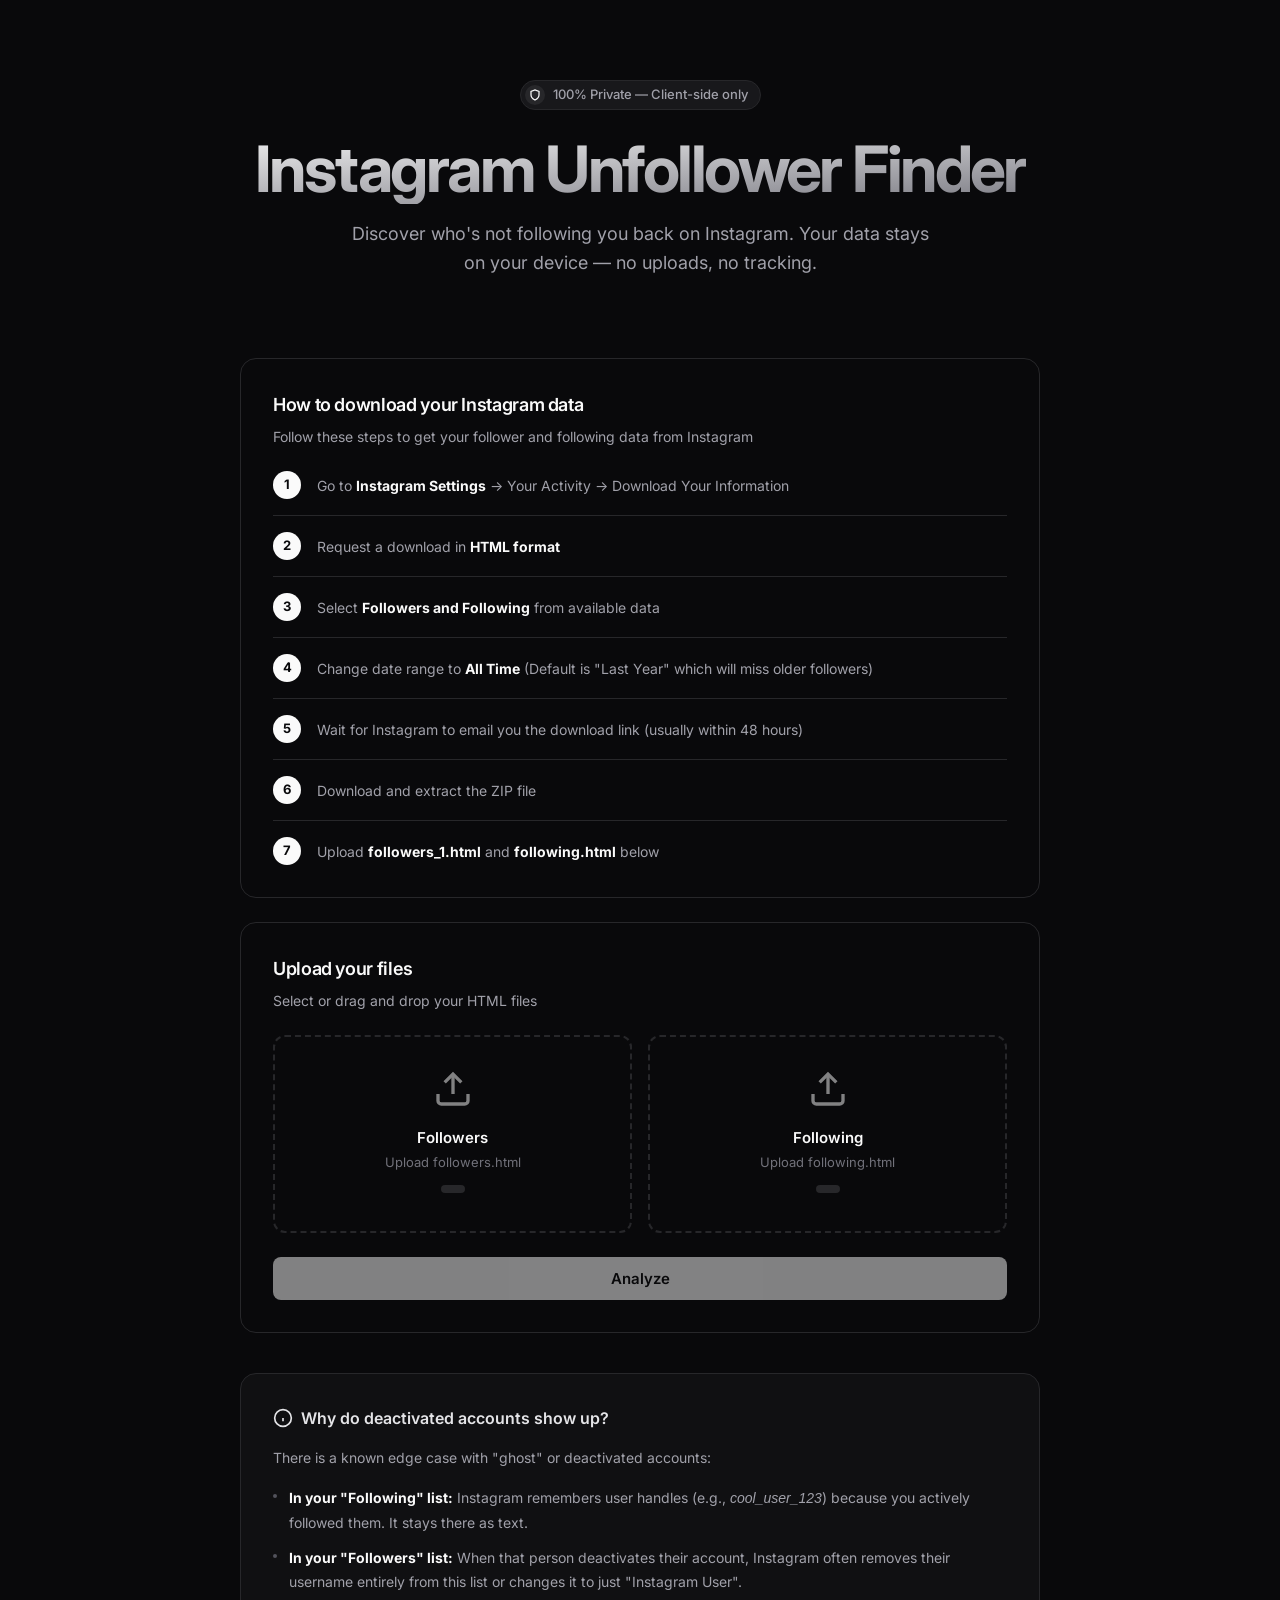
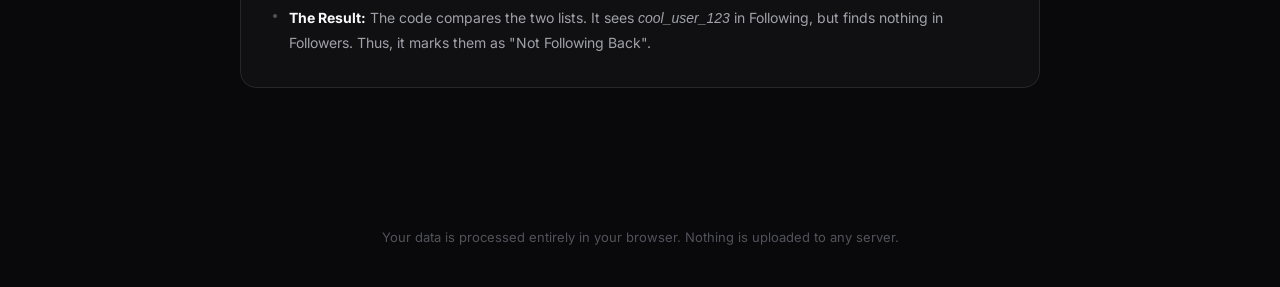
==== commit fa9fd954: "minor" ====
--- a/index.html
+++ b/index.html
@@ -62,19 +62,25 @@
                     <li class="step">
                         <div class="step-number">4</div>
                         <div class="step-content">
-                            <p>Wait for Instagram to email you the download link (usually within 48 hours)</p>
+                            <p>Change date range to <strong>All Time</strong> (Default is "Last Year" which will miss older followers)</p>
                         </div>
                     </li>
                     <li class="step">
                         <div class="step-number">5</div>
                         <div class="step-content">
-                            <p>Download and extract the ZIP file</p>
+                            <p>Wait for Instagram to email you the download link (usually within 48 hours)</p>
                         </div>
                     </li>
                     <li class="step">
                         <div class="step-number">6</div>
                         <div class="step-content">
-                            <p>Upload <strong>followers.html</strong> and <strong>following.html</strong> below</p>
+                            <p>Download and extract the ZIP file</p>
+                        </div>
+                    </li>
+                    <li class="step">
+                        <div class="step-number">7</div>
+                        <div class="step-content">
+                            <p>Upload <strong>followers_1.html</strong> and <strong>following.html</strong> below</p>
                         </div>
                     </li>
                 </ol>
